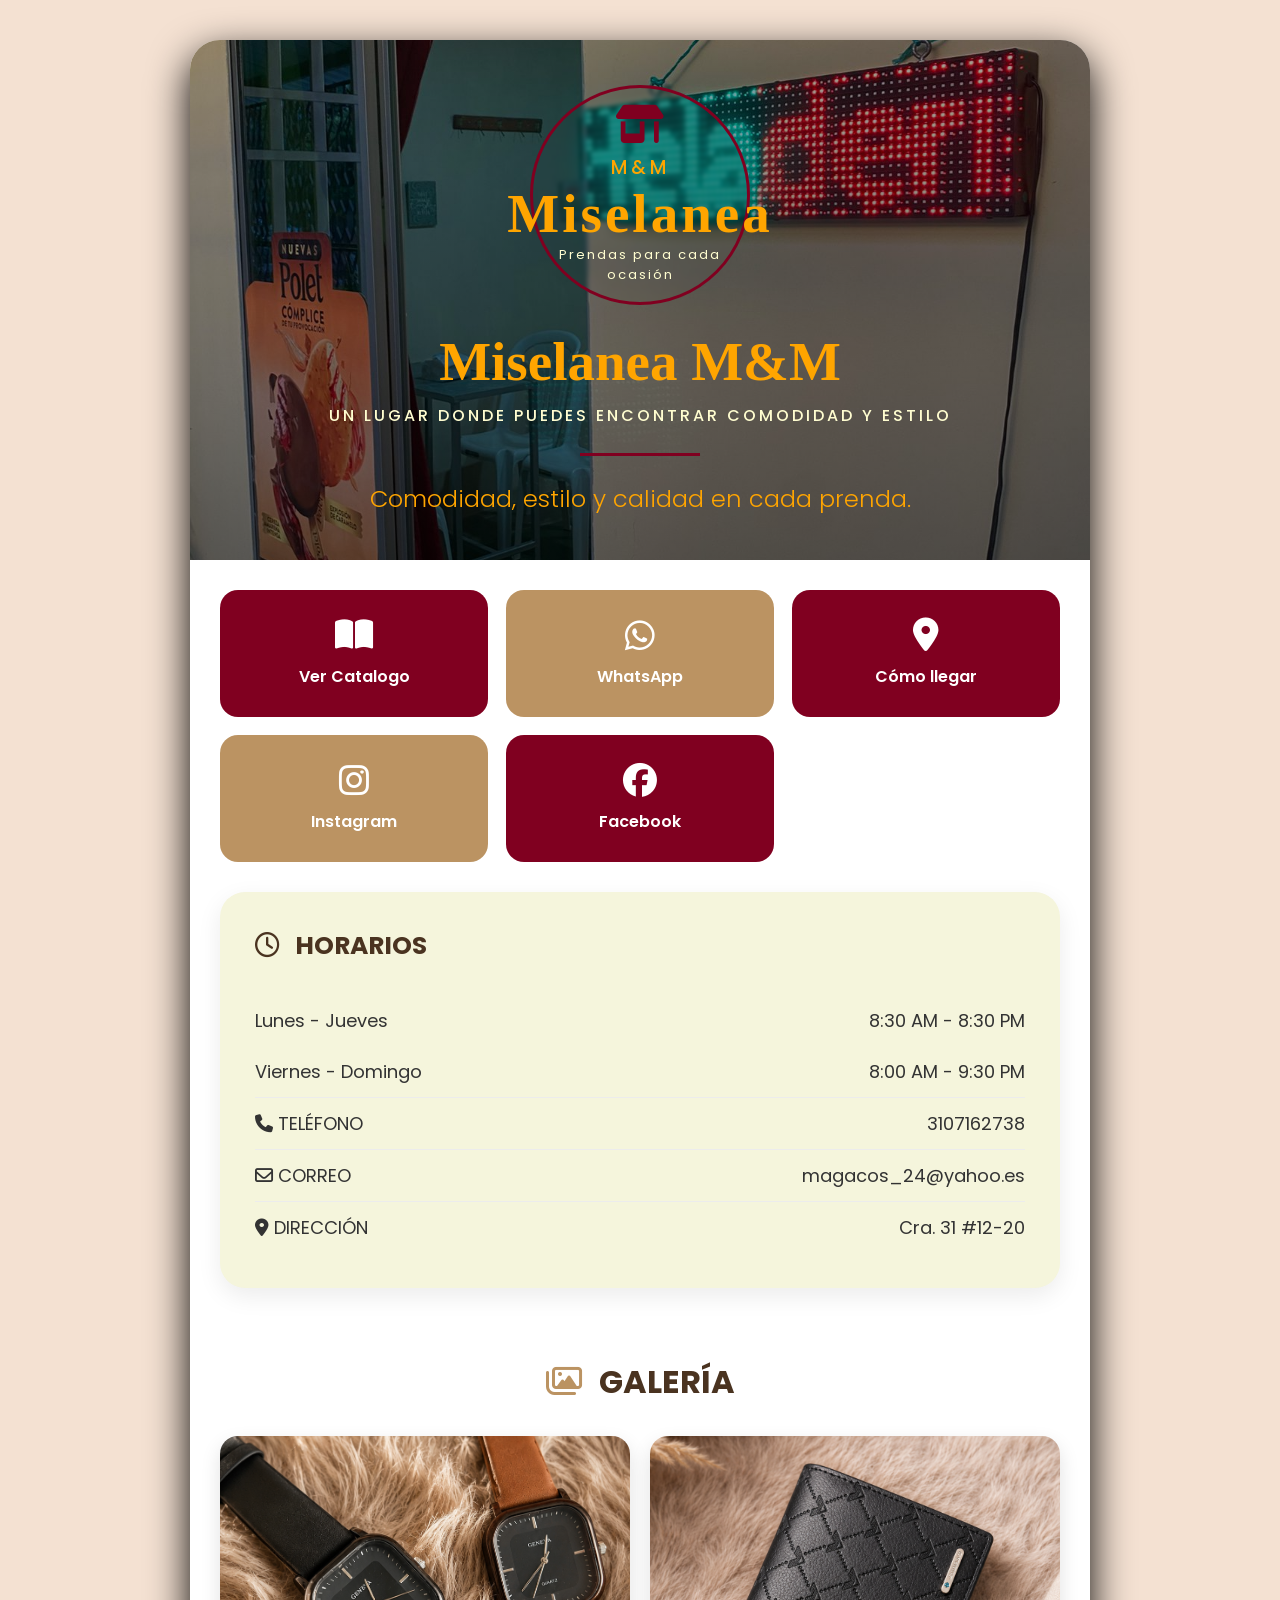
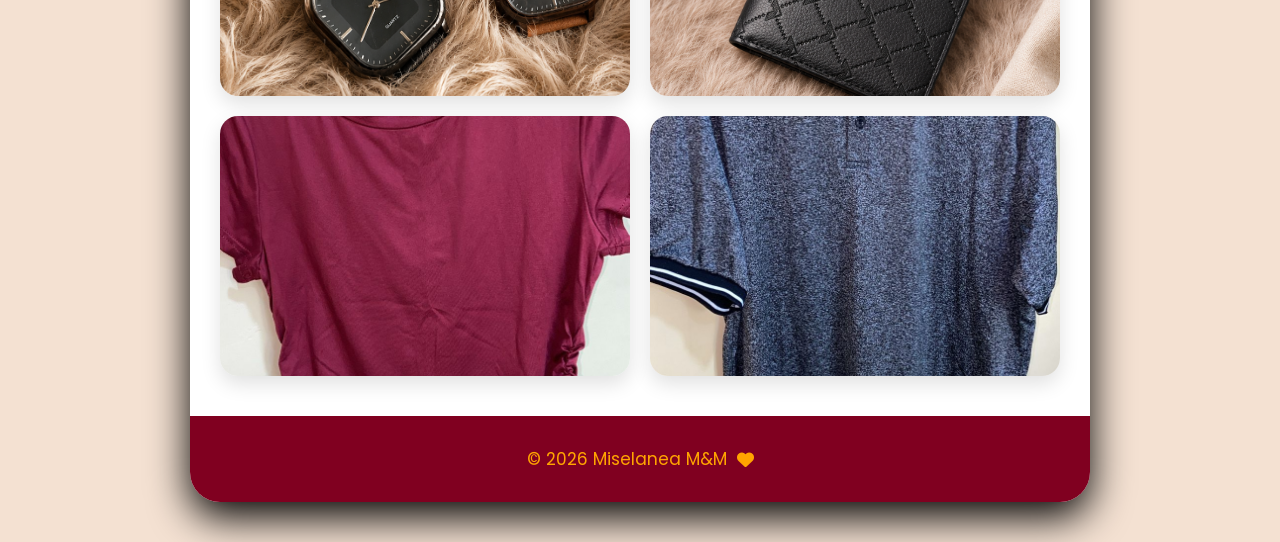
==== index.html @ 60cff00e "Update index.html" ====
<!DOCTYPE html>
<html lang="es">

<head>

    <meta charset="UTF-8">
    <meta name="viewport" content="width=device-width, initial-scale=1.0">

    <title>Miselanea M&M</title>

    <!-- Google Fonts -->
    <link href="https://fonts.googleapis.com/css2?family=Poppins:wght@300;400;500;600;700&display=swap"
        rel="stylesheet">

    <!-- Font Awesome -->
    <link rel="stylesheet"
        href="https://cdnjs.cloudflare.com/ajax/libs/font-awesome/6.6.0/css/all.min.css">

    <link rel="stylesheet" href="style.css">

</head>

<body>

<div class="container">

<!-- HERO -->

<header class="hero">

<div class="overlay">

<div class="logo">
    
<i class="fa-solid fa-shop"></i>

<h3>M&M</h3>

<h1>Miselanea</h1>

<p>Prendas para cada ocasión</p>

</div>

<h2>Miselanea M&M</h2>

<h4>Un lugar donde puedes encontrar comodidad y estilo</h4>

<div class="linea"></div>

<p class="frase">

Comodidad, estilo y calidad en cada prenda.

</p>

</div>

</header>

<!-- BOTONES -->

<section class="botones">

<a href="catalogo.html" class="btn oscuro">

<i class="fa-solid fa-book-open"></i>

<span>Ver Catalogo</span>

</a>

<a href="https://wa.me/573107162738" class="btn cafe">

<i class="fa-brands fa-whatsapp"></i>

<span>WhatsApp</span>

</a>

<a href="https://www.google.com/maps/place/9%C2%B015'10.4%22N+74%C2%B046'19.6%22W/@9.2528896,-74.7746915,17z/data=!3m1!4b1!4m4!3m3!8m2!3d9.2528896!4d-74.7721166?hl=es&entry=ttu&g_ep=EgoyMDI2MDYyOC4wIKXMDSoASAFQAw%3D%3D" class="btn marron">

<i class="fa-solid fa-location-dot"></i>

<span>Cómo llegar</span>

</a>

<a href="https://www.instagram.com/accounts/login/?next=%2Fexplore%2Flocations%2F584490392%2Finstragram%2F&source=desktop_nav" class="btn claro">

<i class="fa-brands fa-instagram"></i>

<span>Instagram</span>

</a>

<a href="https://www.facebook.com/login/device-based/regular/login/?login_attempt=1" class="btn verde">

<i class="fa-brands fa-facebook"></i>

<span>Facebook</span>

</a>

</section>

<!-- INFORMACIÓN -->

<section class="card">

<h3>

<i class="fa-regular fa-clock"></i>

HORARIOS

</h3>

<div class="fila">

<p>Lunes - Jueves</p>

<p>8:30 AM - 8:30 PM</p>

</div>

<div class="fila">

<p>Viernes - Domingo</p>

<p>8:00 AM - 9:30 PM</p>

</div>

<hr>

<div class="fila">

<p>

<i class="fa-solid fa-phone"></i>

TELÉFONO

</p>

<p>3107162738</p>

</div>

<hr>

<div class="fila">

<p>

<i class="fa-regular fa-envelope"></i>

CORREO

</p>

<p>magacos_24@yahoo.es</p>

</div>

<hr>

<div class="fila">

<p>

<i class="fa-solid fa-location-dot"></i>

DIRECCIÓN

</p>

<p>Cra. 31 #12-20</p>

</div>

</section>

<!-- GALERÍA -->

<section class="galeria">

<h2>

<i class="fa-regular fa-images"></i>

GALERÍA

</h2>

<div class="imagenes">

<img src="./img/unir21.png">

<img src="./img/foto21.png">

<img src="./img/foto3.jpeg">

<img src="./img/foto4.jpeg">

</div>

</section>

<footer>

<p>

© 2026 Miselanea M&M
</p>

<i class="fa-solid fa-heart"></i>

</footer>

</div>

</body>

</html>
---- style.css ----
*{
    margin:0;
    padding:0;
    box-sizing:border-box;
}

body{
    font-family:'Poppins',sans-serif;
    background:#f4e1d2;
    display:flex;
    justify-content:center;
    padding:40px 15px;
    color:#333;
}

.container{
    width:100%;
    max-width:900px;
    background:#fff;
    border-radius:30px;
    overflow:hidden;
    box-shadow:0 15px 40px rgba(0,0,0,15);
}

/*======================
        HERO
=======================*/

.hero{
    height:520px;
    background:url("./img/foto5.jpeg") center center;
    background-size:cover;
    position:relative;
}

.overlay{
    width:100%;
    height:100%;
    background:linear-gradient(
    rgba(0,0,0,.35),
    rgba(0,0,0,.60));
    display:flex;
    flex-direction:column;
    justify-content:center;
    align-items:center;
    color: orange;
    text-align:center;
    padding:20px;
}

.logo{

    width:220px;
    height:220px;
    border:3px solid #800020;
    border-radius:50%;

    display:flex;
    flex-direction:column;
    justify-content:center;
    align-items:center;

    margin-bottom:25px;

}

.logo i{

    font-size:38px;
    color: #800020;

}

.logo h3{

    letter-spacing:4px;
    margin-top:10px;
    font-weight:500;

}

.logo h1{

    font-size:55px;
    letter-spacing:3px;
    font-family:Georgia, serif;

}

.logo p{

    font-size:13px;
    letter-spacing:2px;
    color:#FFFDD0;

}

.hero h2{

    font-size:55px;
    font-family:Georgia, serif;
    margin-bottom:10px;

}

.hero h4{

    letter-spacing:3px;
    font-weight:500;
    color:#FFFDD0;
    text-transform:uppercase;

}

.linea{

    width:120px;
    height:3px;
    background: #800020;
    margin:25px 0;

}

.frase{

    font-size:24px;
    font-weight:300;

}

/*====================
      BOTONES
=====================*/

.botones{

    display:grid;
    grid-template-columns:repeat(3,1fr);
    gap:18px;

    padding:30px;

}

.btn{

    text-decoration:none;
    color:white;

    border-radius:18px;

    display:flex;
    flex-direction:column;
    justify-content:center;
    align-items:center;

    padding:28px 10px;

    transition:.35s;

    font-weight:600;

}

.btn i{

    font-size:34px;
    margin-bottom:12px;

}

.btn:hover{

    transform:translateY(-8px);

}

.oscuro{

    background:#800020;

}

.cafe{

    background:#bb9362;

}

.marron{

    background:#800020;

}

.claro{

    background:#bb9362;
    color: white;

}

.verde{

    background:#800020;

}

/*=====================
        CARD
======================*/

.card{

    background: beige;

    margin:0 30px 30px;

    border-radius:25px;

    box-shadow:0 8px 25px rgba(0,0,0,.08);

    padding:35px;

}

.card h3{

    margin-bottom:30px;

    font-size:25px;

    color:#4a3320;

}

.card h3 i{

    margin-right:10px;

}

.fila{

    display:flex;
    justify-content:space-between;
    align-items:center;

    padding:12px 0;

}

.fila p{

    font-size:18px;

}

.card hr{

    border:none;
    border-top:1px solid #ececec;
}

/*=====================
        GALERÍA
======================*/

.galeria{

    padding:40px 30px;

}

.galeria h2{

    text-align:center;
    color:#4a3320;
    font-size:32px;
    margin-bottom:30px;

}

.galeria h2 i{

    color:#bb9362;
    margin-right:10px;

}

.imagenes{

    display:grid;
    grid-template-columns:repeat(2,1fr);
    gap:20px;

}

.imagenes img{

    width:100%;
    height:260px;

    object-fit:cover;

    border-radius:18px;

    transition:.4s;

    box-shadow:0 8px 20px rgba(0,0,0,.12);

}

.imagenes img:hover{

    transform:scale(1.05);

    box-shadow:0 12px 30px rgba(0,0,0,.18);

}

/*=====================
        FOOTER
======================*/

footer{

    background:#800020;

    color: orange;

    padding:30px;

    display:flex;

    justify-content:center;

    align-items:center;

    gap:10px;

    font-size:17px;

}

footer i{

    color:orange;

}

/*=====================
    EFECTOS GENERALES
======================*/

.card,
.btn,
.imagenes img,
.container{

    transition:.35s;

}

.card:hover{

    transform:translateY(-4px);

    box-shadow:0 15px 35px rgba(0,0,0,.12);

}

.btn:hover{

    opacity:.95;

}

.logo{

    backdrop-filter:blur(2px);

}

/*=====================
      RESPONSIVE
======================*/

@media(max-width:900px){

.botones{

grid-template-columns:repeat(2,1fr);

}

.hero{

height:470px;

}

.hero h2{

font-size:42px;

}

.logo{

width:180px;
height:180px;

}

.logo h1{

font-size:42px;

}

}

@media(max-width:650px){

.container{

border-radius:18px;

}

.hero{

height:420px;

}

.hero h2{

font-size:34px;

}

.hero h4{

font-size:13px;

}

.frase{

font-size:18px;

}

.botones{

grid-template-columns:1fr;

padding:20px;

}

.card{

margin:20px;

padding:25px;

}

.fila{

flex-direction:column;

align-items:flex-start;

gap:5px;

}

.fila p{

font-size:16px;

}

.imagenes{

grid-template-columns:1fr;

}

.imagenes img{

height:230px;

}

.galeria{

padding:20px;

}

footer{

flex-direction:column;

font-size:15px;

}

}

@media(max-width:450px){

.logo{

width:150px;
height:150px;

}

.logo h1{

font-size:34px;

}

.logo h3{

font-size:16px;

}

.logo p{

font-size:10px;

}

.hero h2{

font-size:28px;

}

.frase{

font-size:16px;

}

.btn{

padding:22px 10px;

}

.btn i{

font-size:28px;

}

.galeria h2{

font-size:26px;

}

}

/*=====================
    SCROLL SUAVE
======================*/

html{

scroll-behavior:smooth;

}
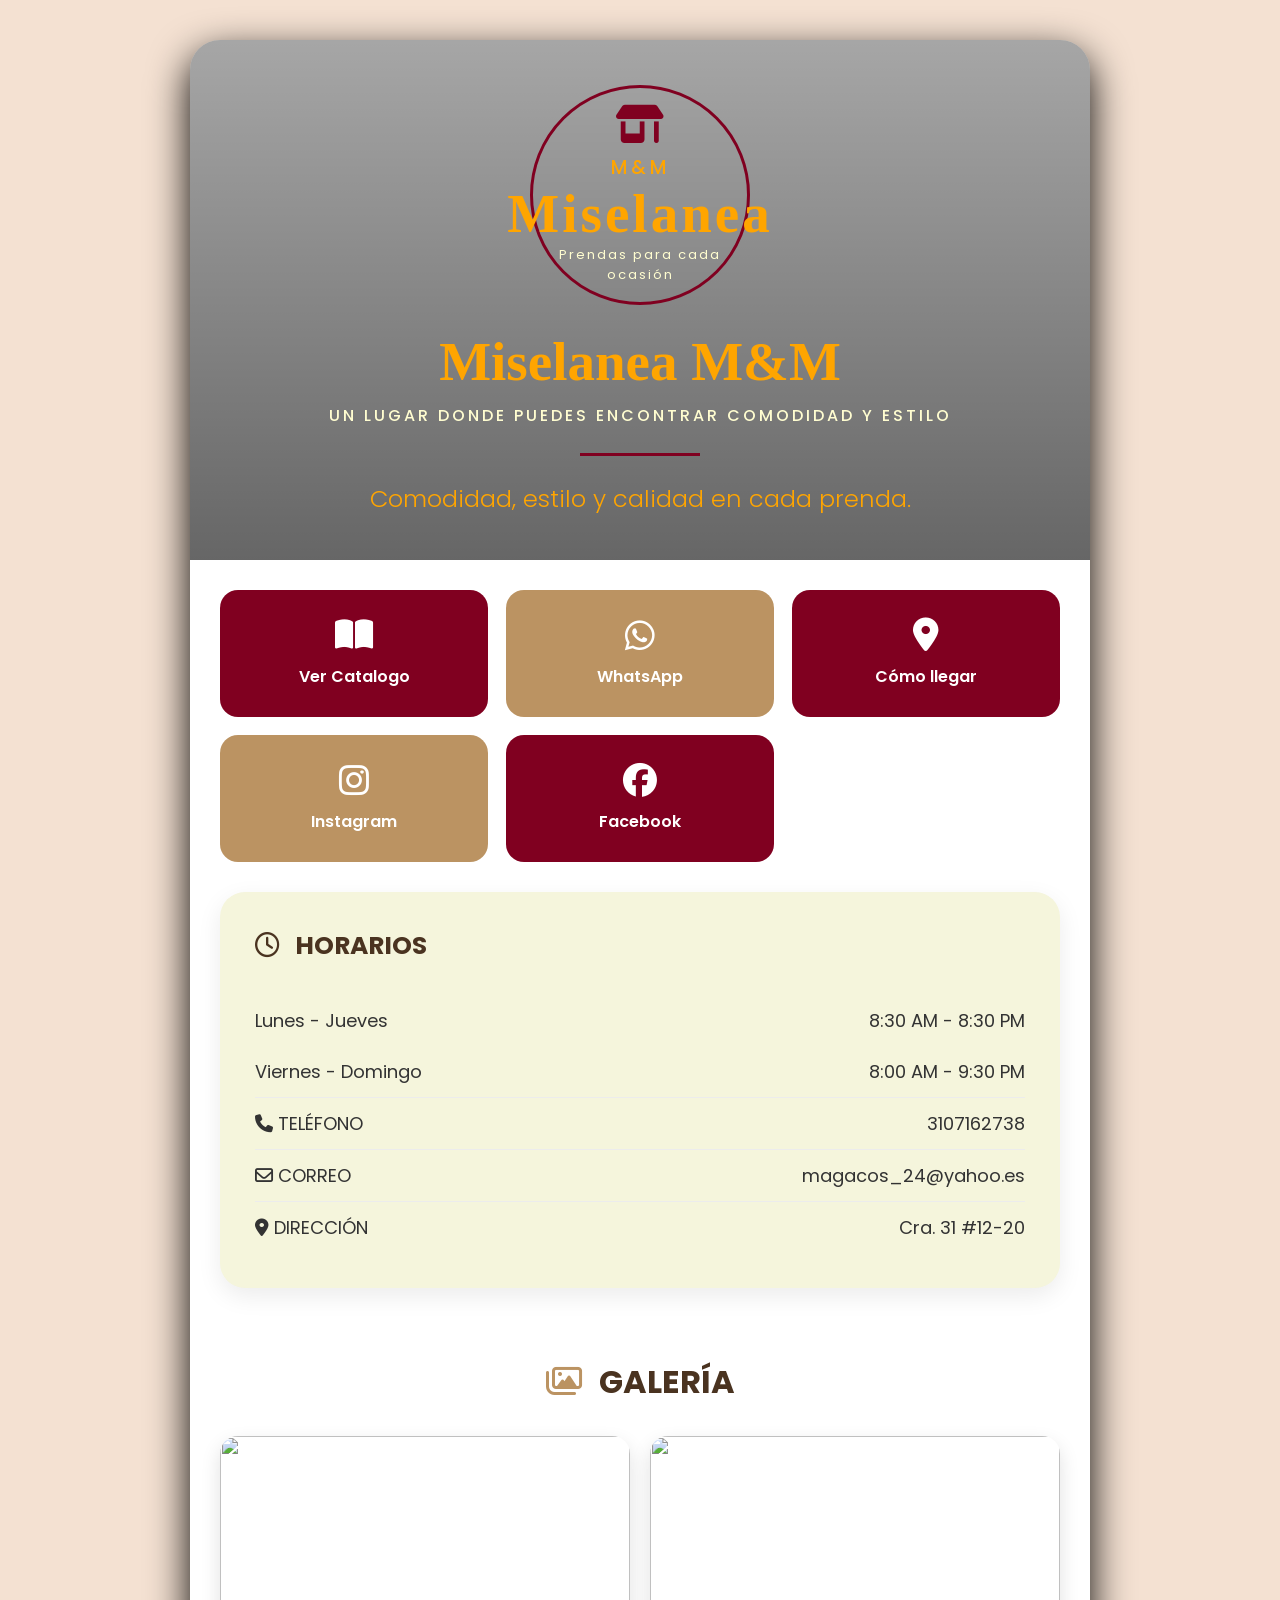
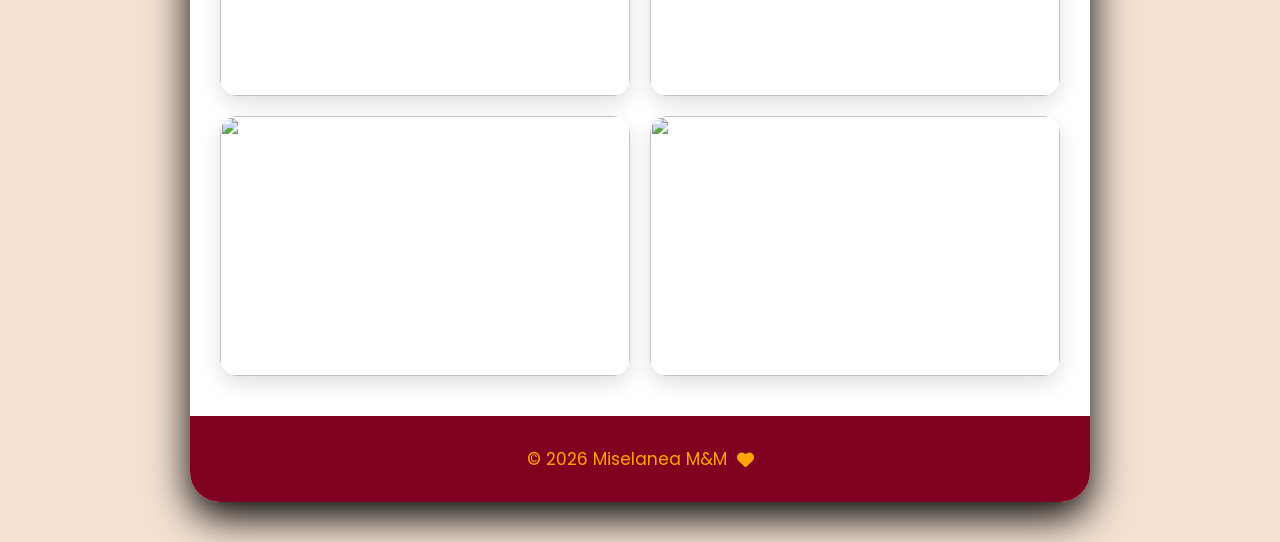
==== commit 250b3652: "Add files via upload" ====
--- a/index.html
+++ b/index.html
@@ -223,4 +223,4 @@
 
 </body>
 
-</html>
+</html>
--- a/style.css
+++ b/style.css
@@ -580,4 +580,4 @@
 
 scroll-behavior:smooth;
 
-}
+}
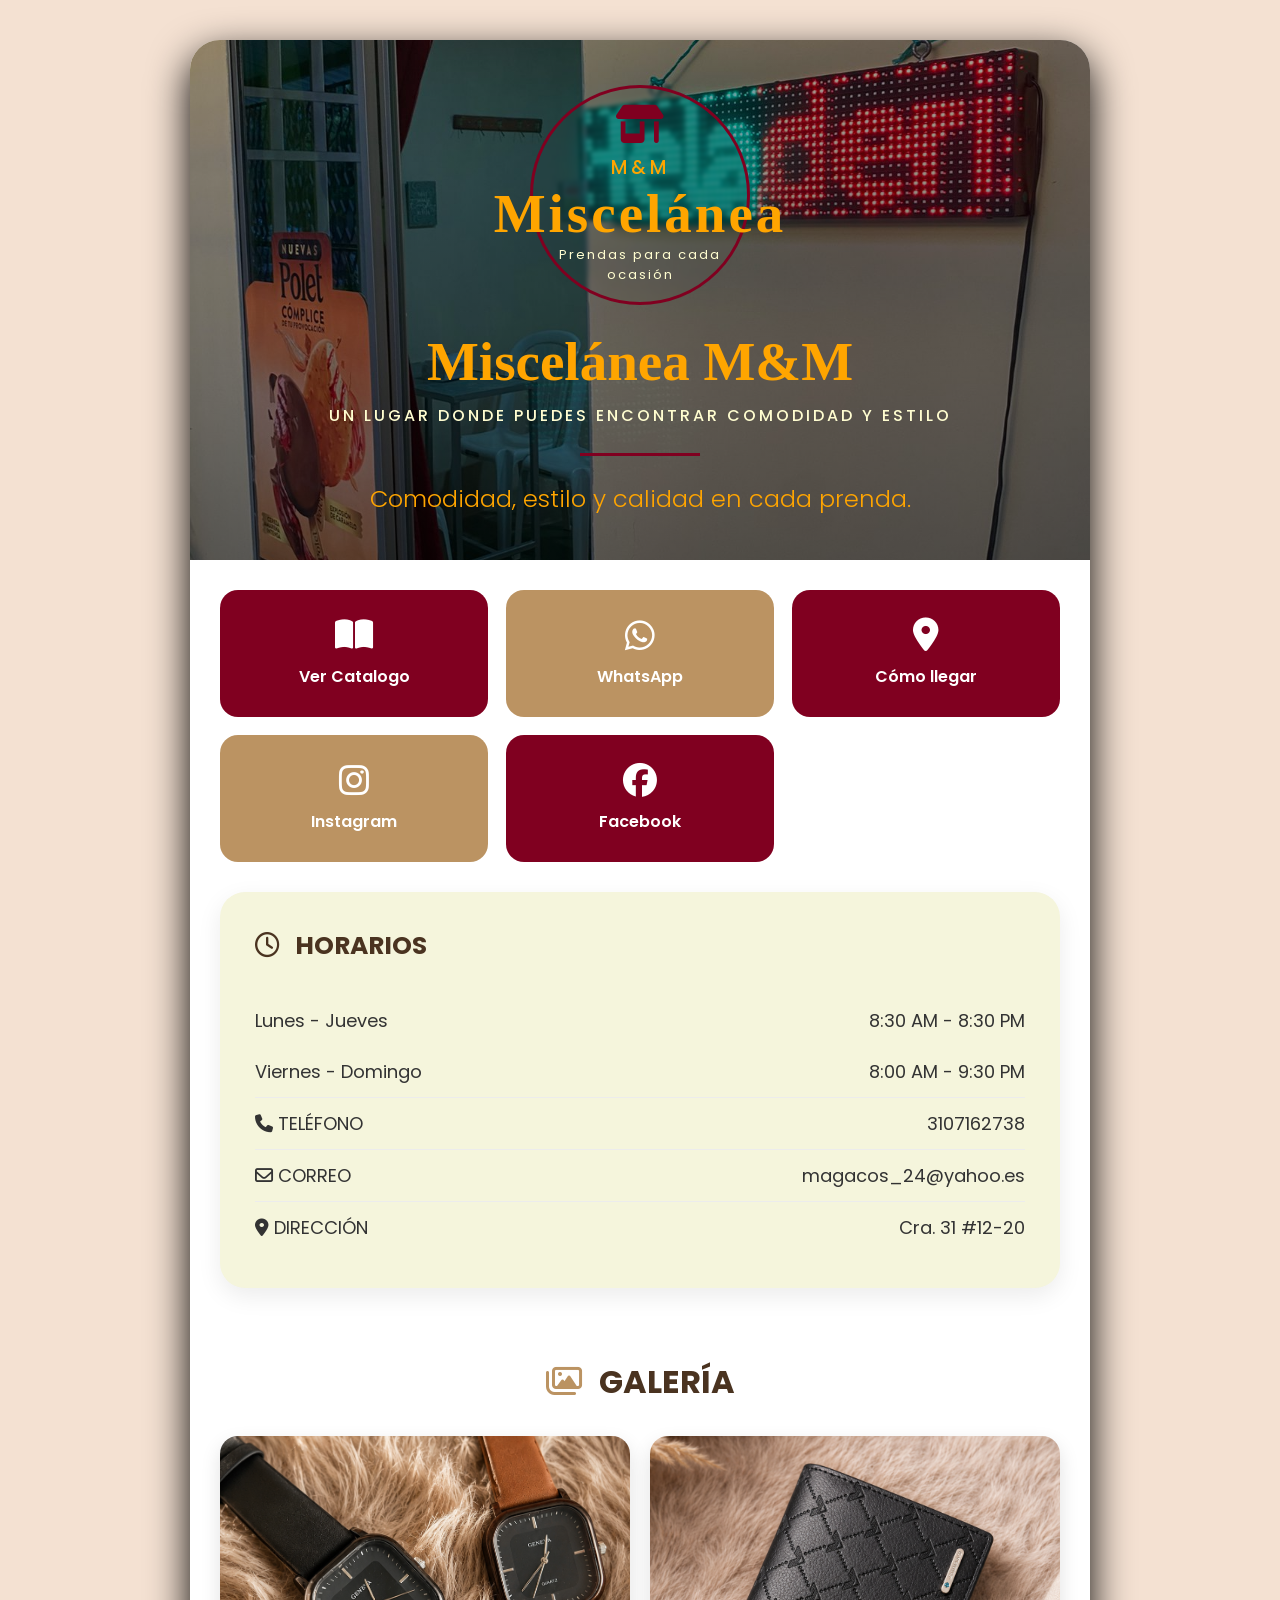
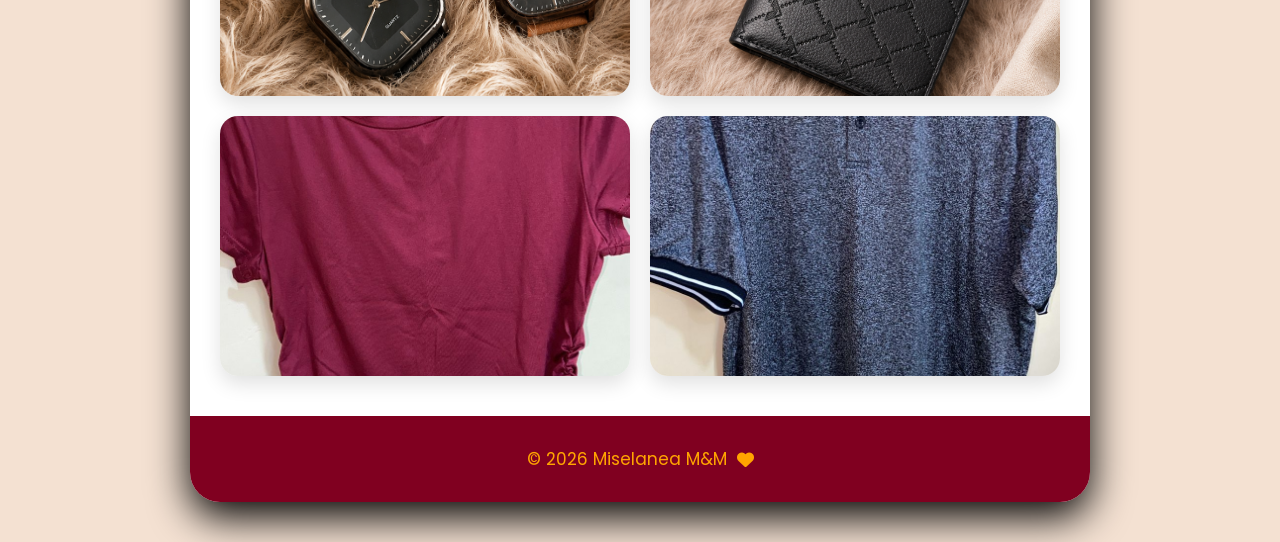
==== commit aab234e8: "Update index.html" ====
--- a/index.html
+++ b/index.html
@@ -6,7 +6,7 @@
     <meta charset="UTF-8">
     <meta name="viewport" content="width=device-width, initial-scale=1.0">
 
-    <title>Miselanea M&M</title>
+    <title>Miscelánea M&M</title>
 
     <!-- Google Fonts -->
     <link href="https://fonts.googleapis.com/css2?family=Poppins:wght@300;400;500;600;700&display=swap"
@@ -36,13 +36,13 @@
 
 <h3>M&M</h3>
 
-<h1>Miselanea</h1>
+<h1>Miscelánea</h1>
 
 <p>Prendas para cada ocasión</p>
 
 </div>
 
-<h2>Miselanea M&M</h2>
+<h2>Miscelánea M&M</h2>
 
 <h4>Un lugar donde puedes encontrar comodidad y estilo</h4>
 
@@ -86,7 +86,7 @@
 
 </a>
 
-<a href="https://www.instagram.com/accounts/login/?next=%2Fexplore%2Flocations%2F584490392%2Finstragram%2F&source=desktop_nav" class="btn claro">
+<a href="https://www.instagram.com/heladeria_y_miscelanea?igsh=cWpjZzhrdTNiMW14" class="btn claro">
 
 <i class="fa-brands fa-instagram"></i>
 
@@ -223,4 +223,4 @@
 
 </body>
 
-</html>+</html>
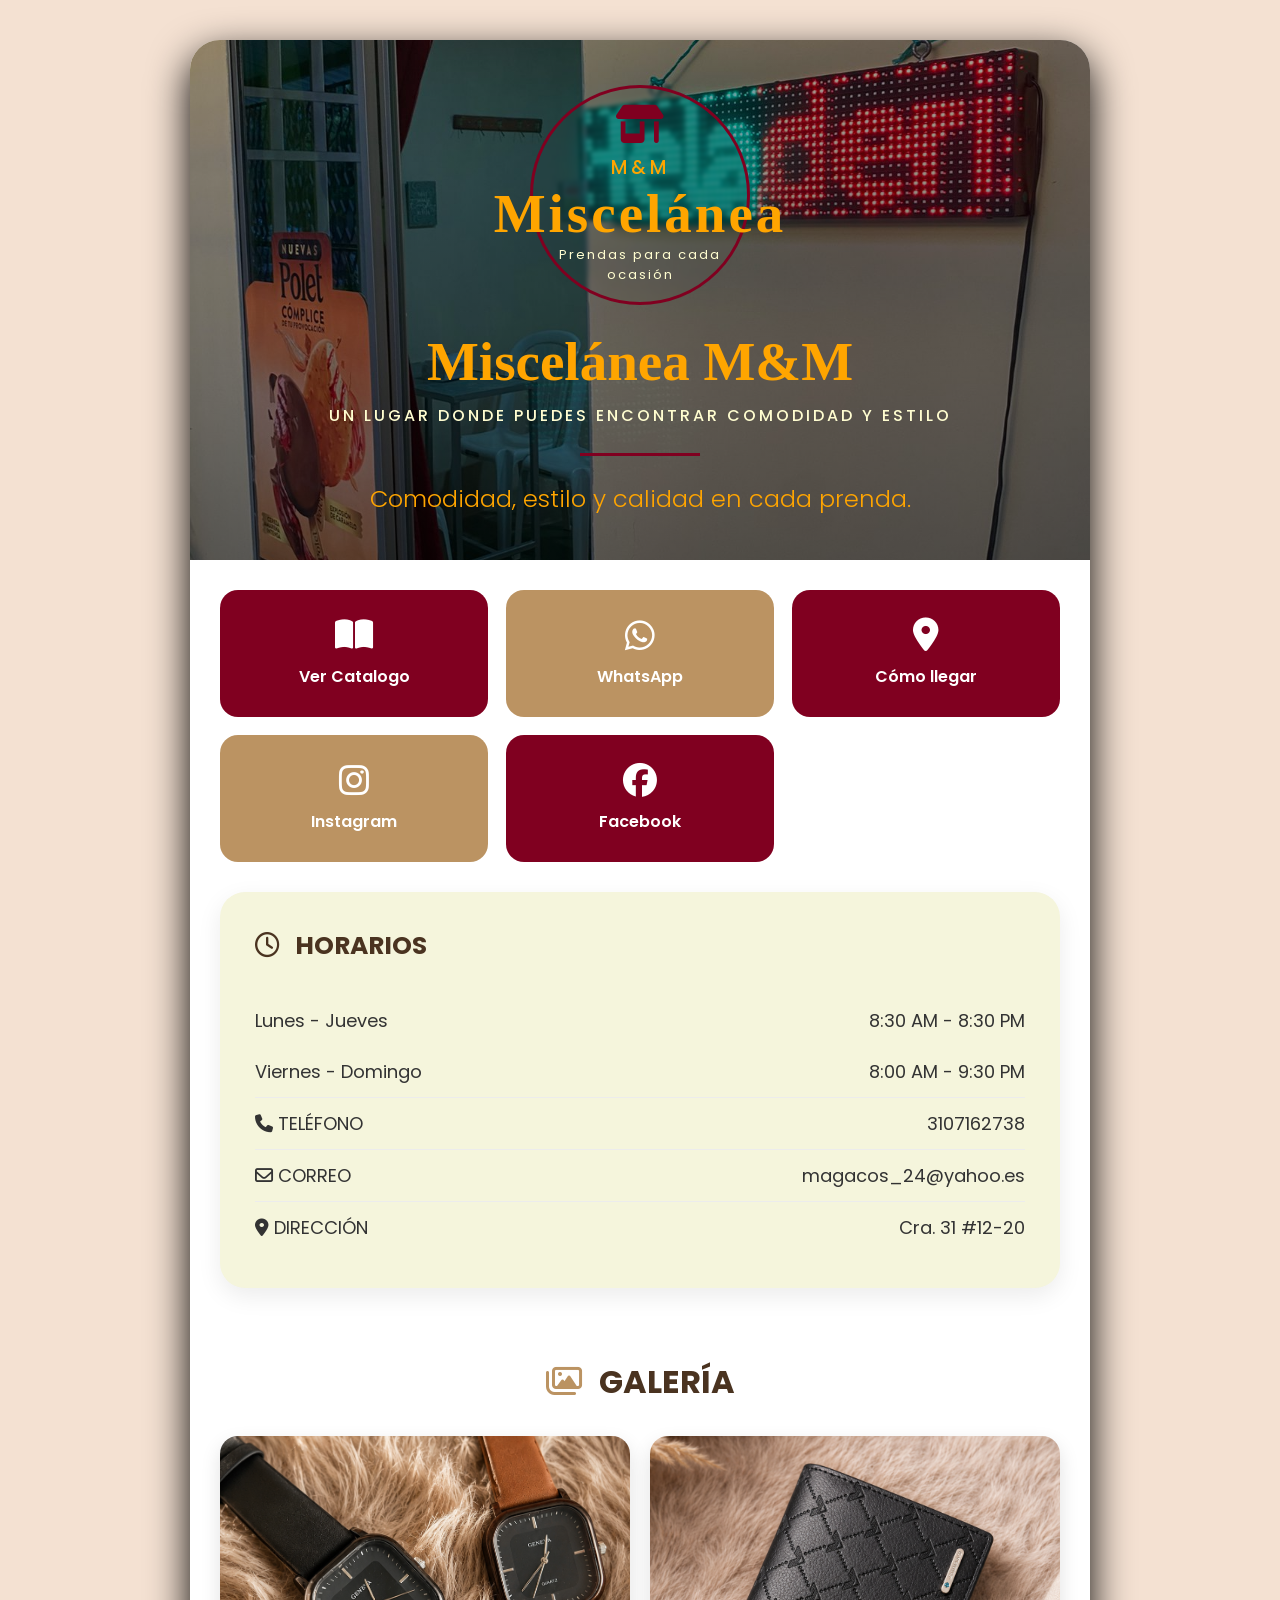
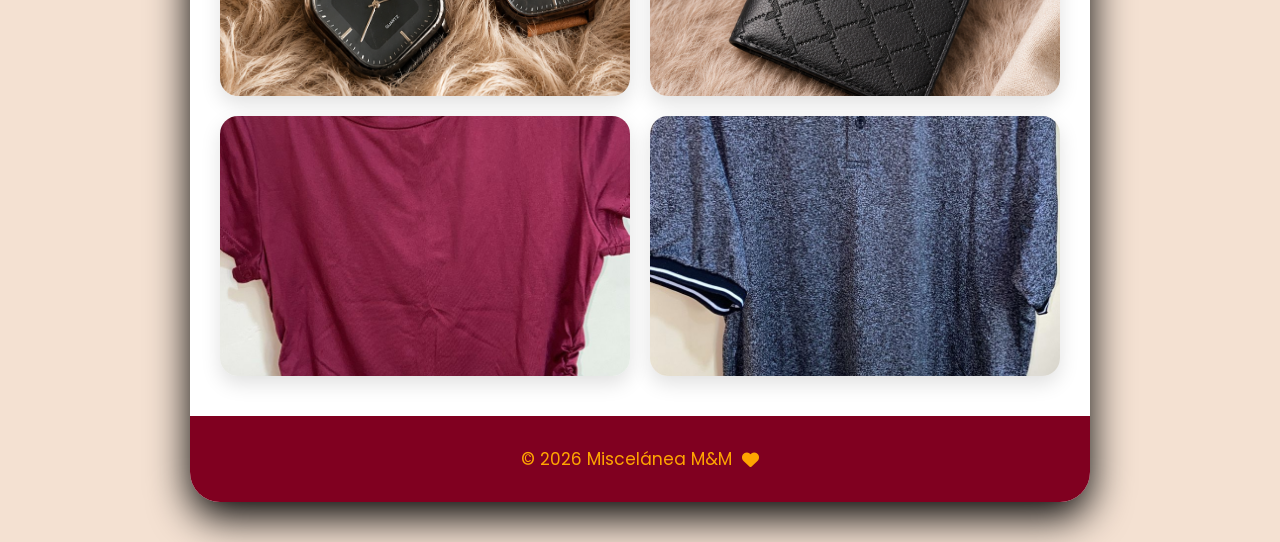
==== commit b66a889a: "Update index.html" ====
--- a/index.html
+++ b/index.html
@@ -212,7 +212,7 @@
 
 <p>
 
-© 2026 Miselanea M&M
+© 2026 Miscelánea  M&M
 </p>
 
 <i class="fa-solid fa-heart"></i>
